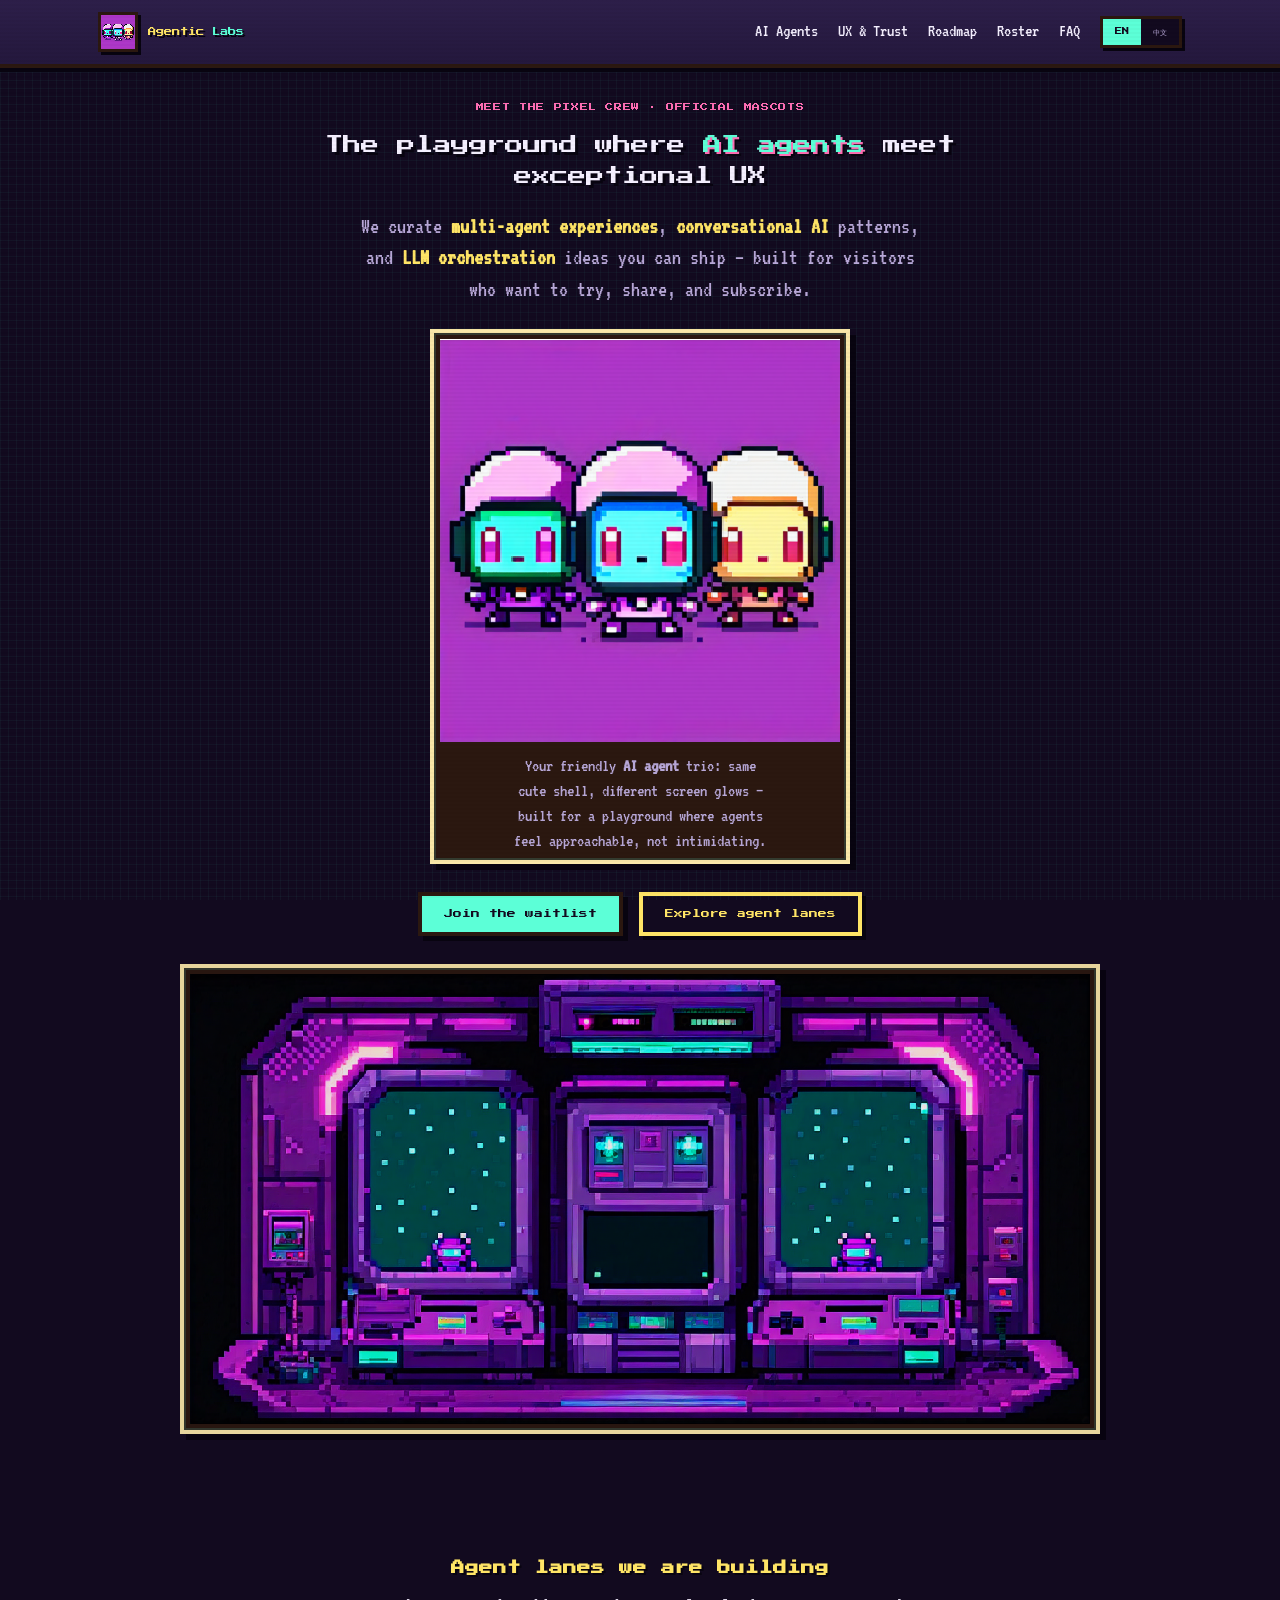
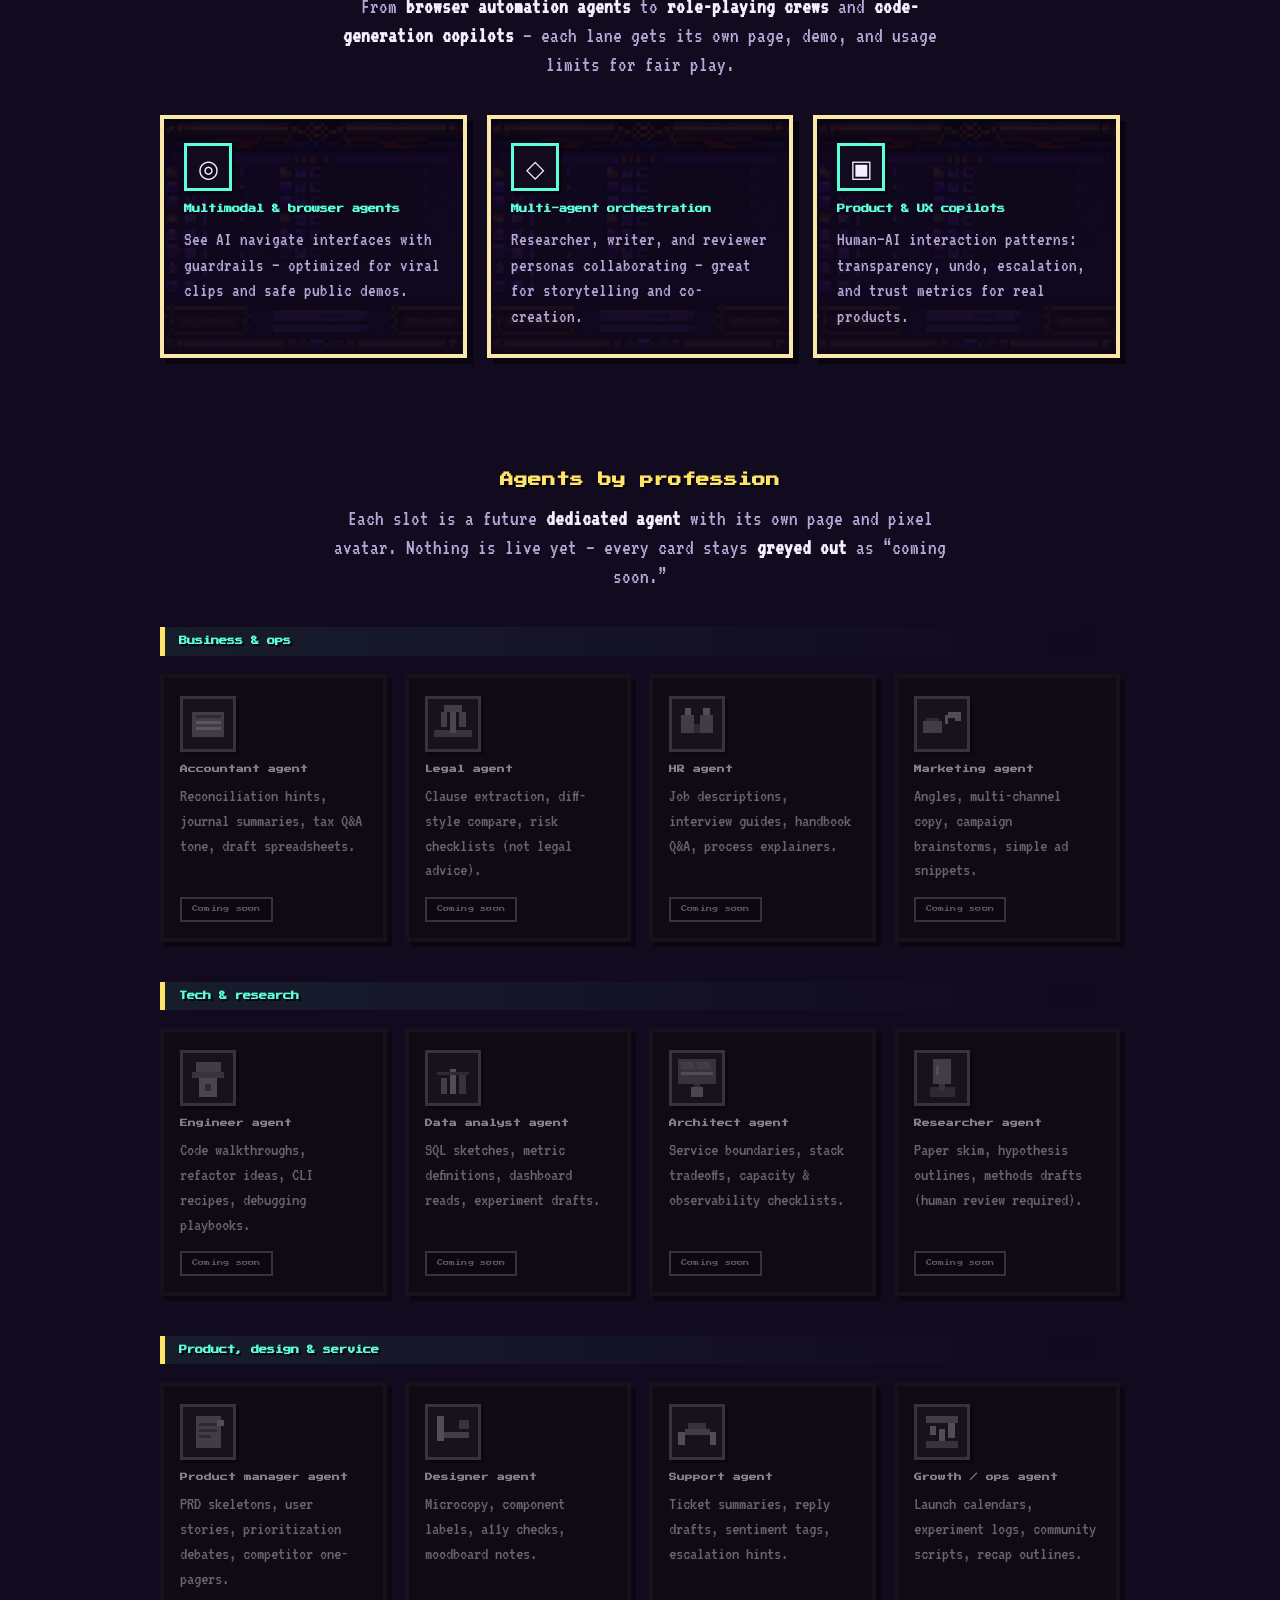
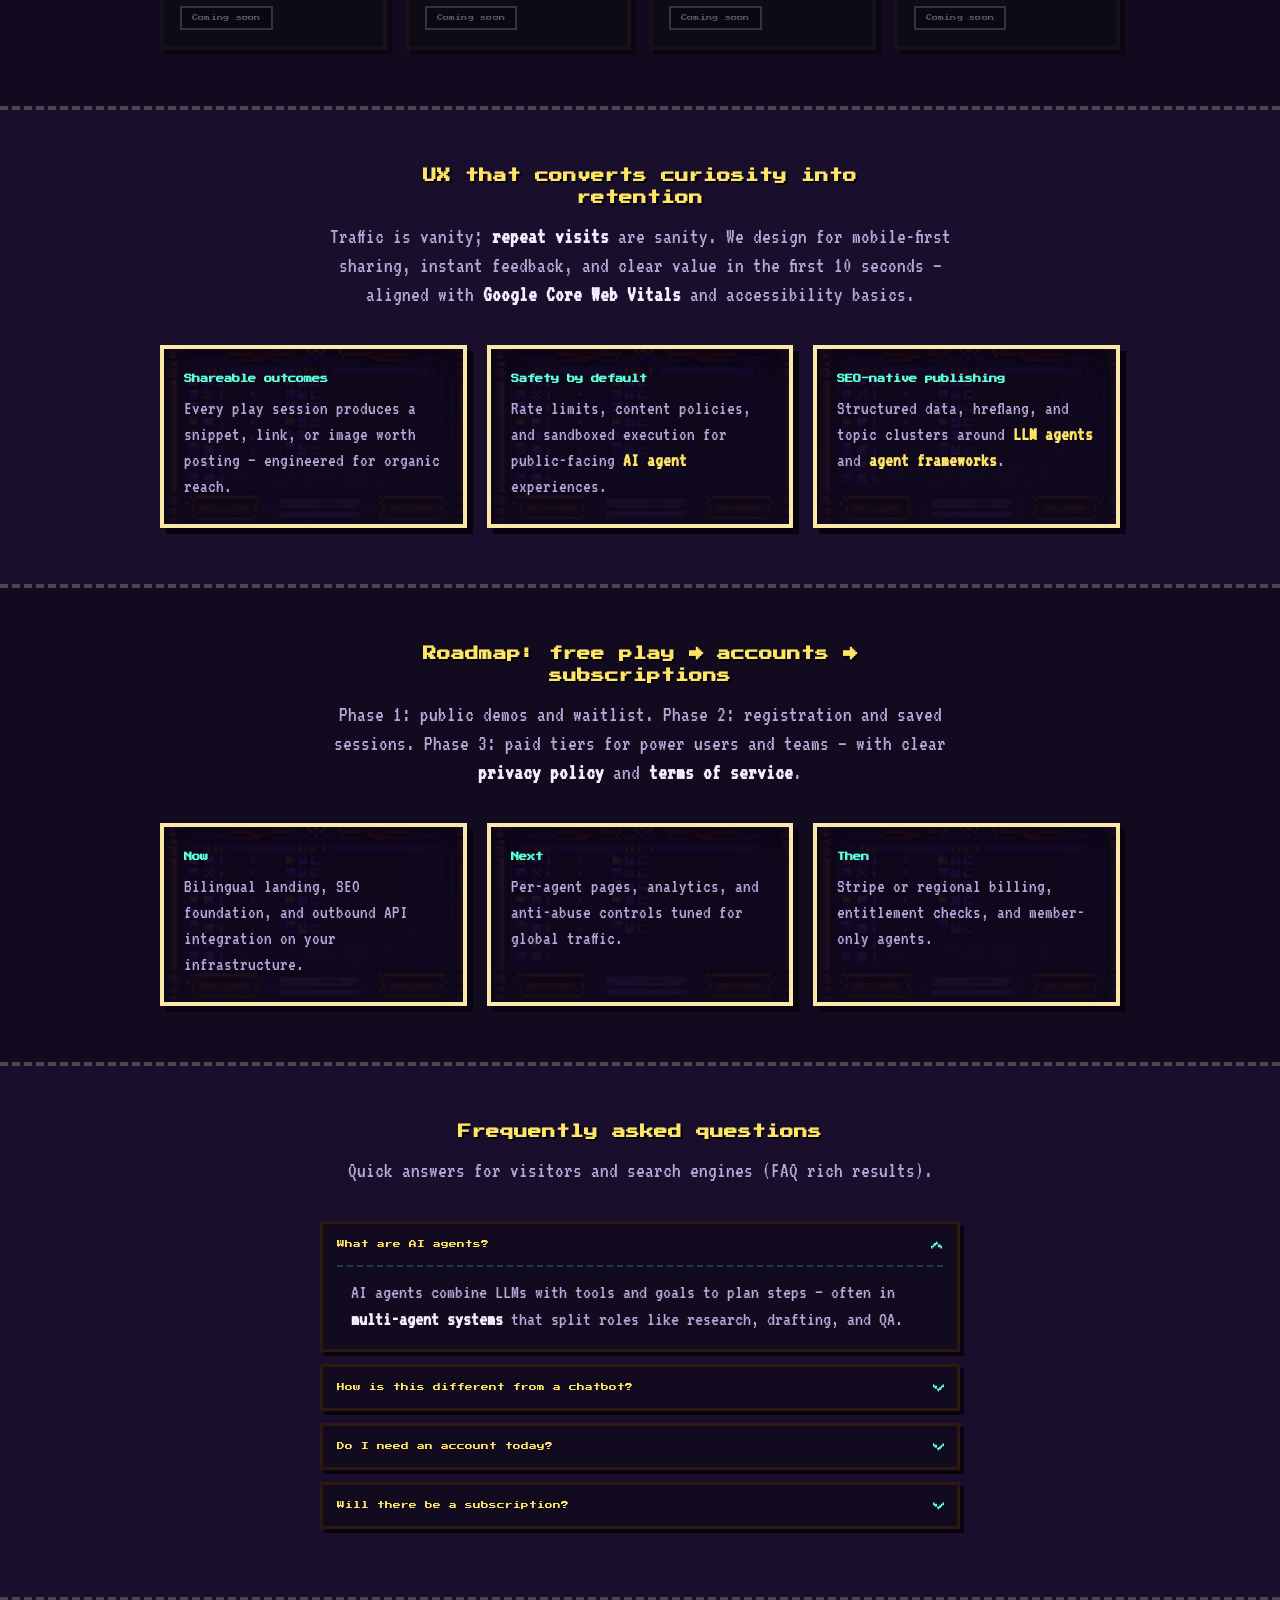
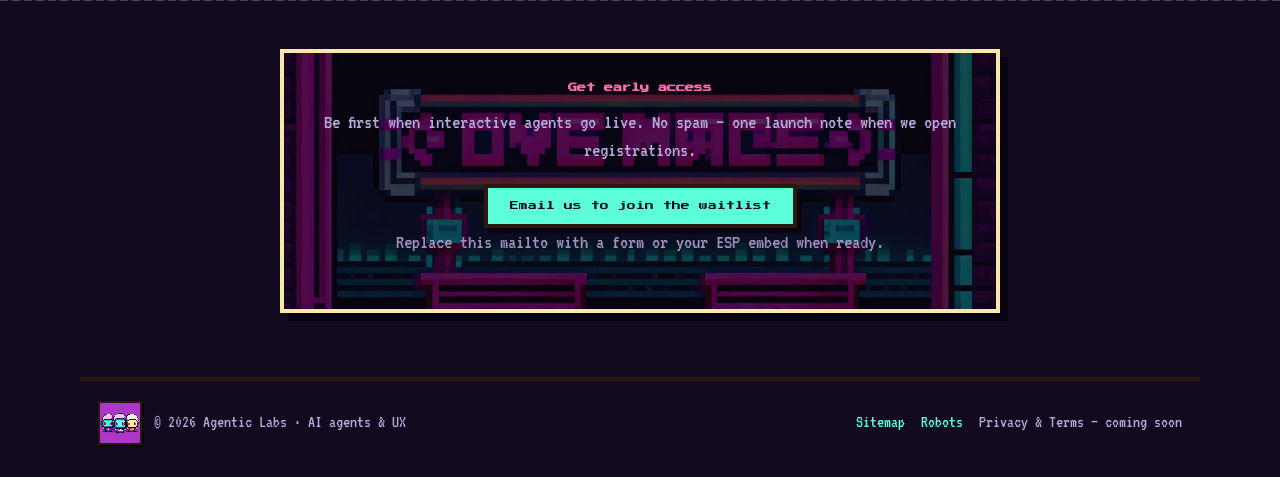
==== index.html @ d47db4de "Initial commit: Agentic Labs static site (en/zh, assets, scripts)" ====
<!DOCTYPE html>
<html lang="en">
<head>
  <meta charset="utf-8">
  <meta name="viewport" content="width=device-width, initial-scale=1">
  <link rel="icon" type="image/png" href="assets/mascot-trio-official.png">
  <title>AI Agents &amp; UX — Agentic Labs</title>
  <meta name="description" content="Explore AI agents, multi-agent orchestration, and human-centered AI UX. Bilingual hub for builders and curious visitors.">
  <link rel="canonical" href="https://3737-k.info/en/">
  <link rel="alternate" hreflang="en" href="https://3737-k.info/en/">
  <link rel="alternate" hreflang="zh-CN" href="https://3737-k.info/zh/">
  <link rel="alternate" hreflang="x-default" href="https://3737-k.info/en/">
  <meta http-equiv="refresh" content="0;url=en/index.html">
  <script>window.location.replace("en/index.html");</script>
</head>
<body style="font-family:'VT323',monospace;background:#120a1f;color:#f5f0ff;padding:3rem 1.5rem;text-align:center;line-height:1.5;font-size:1.35rem;">
  <p style="color:#b8a8d8;">Loading… <a href="en/index.html" style="color:#5cffd7;text-decoration:none;">English</a> · <a href="zh/index.html" style="color:#5cffd7;text-decoration:none;">中文</a></p>
</body>
</html>
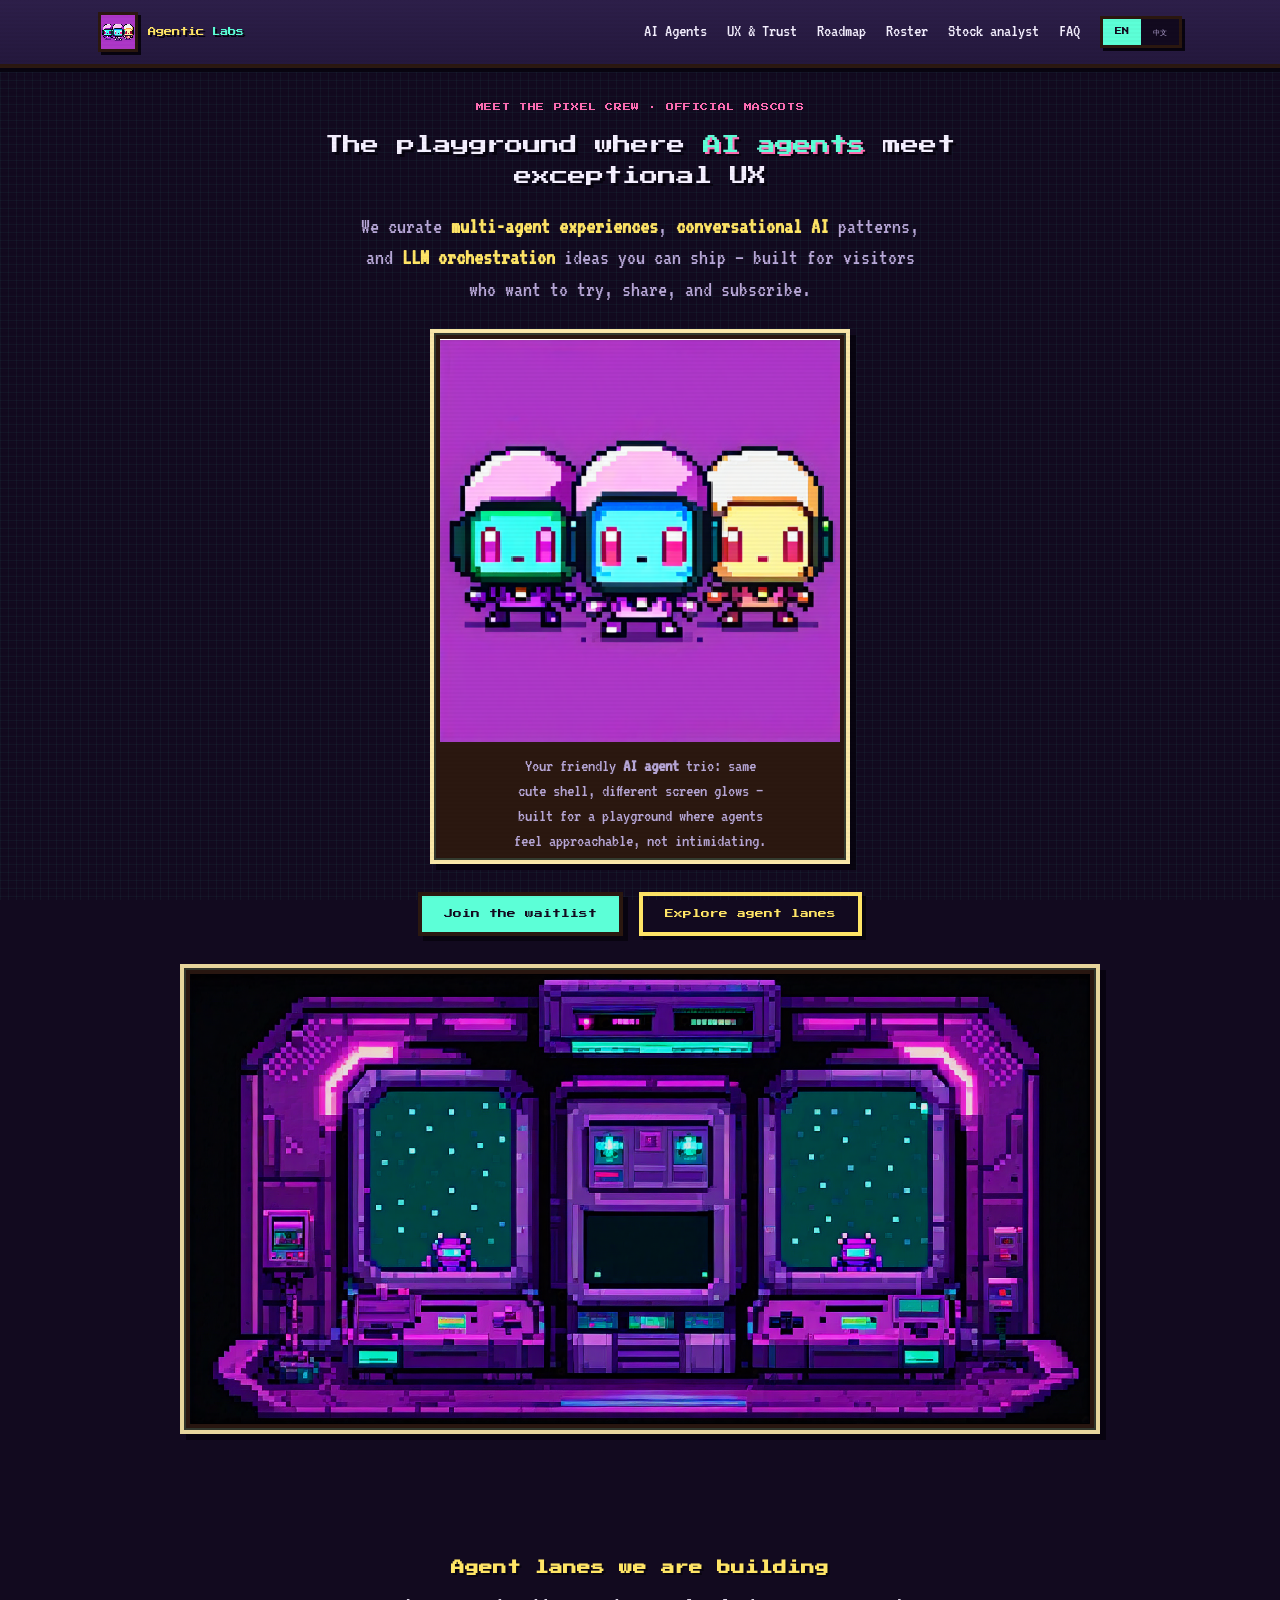
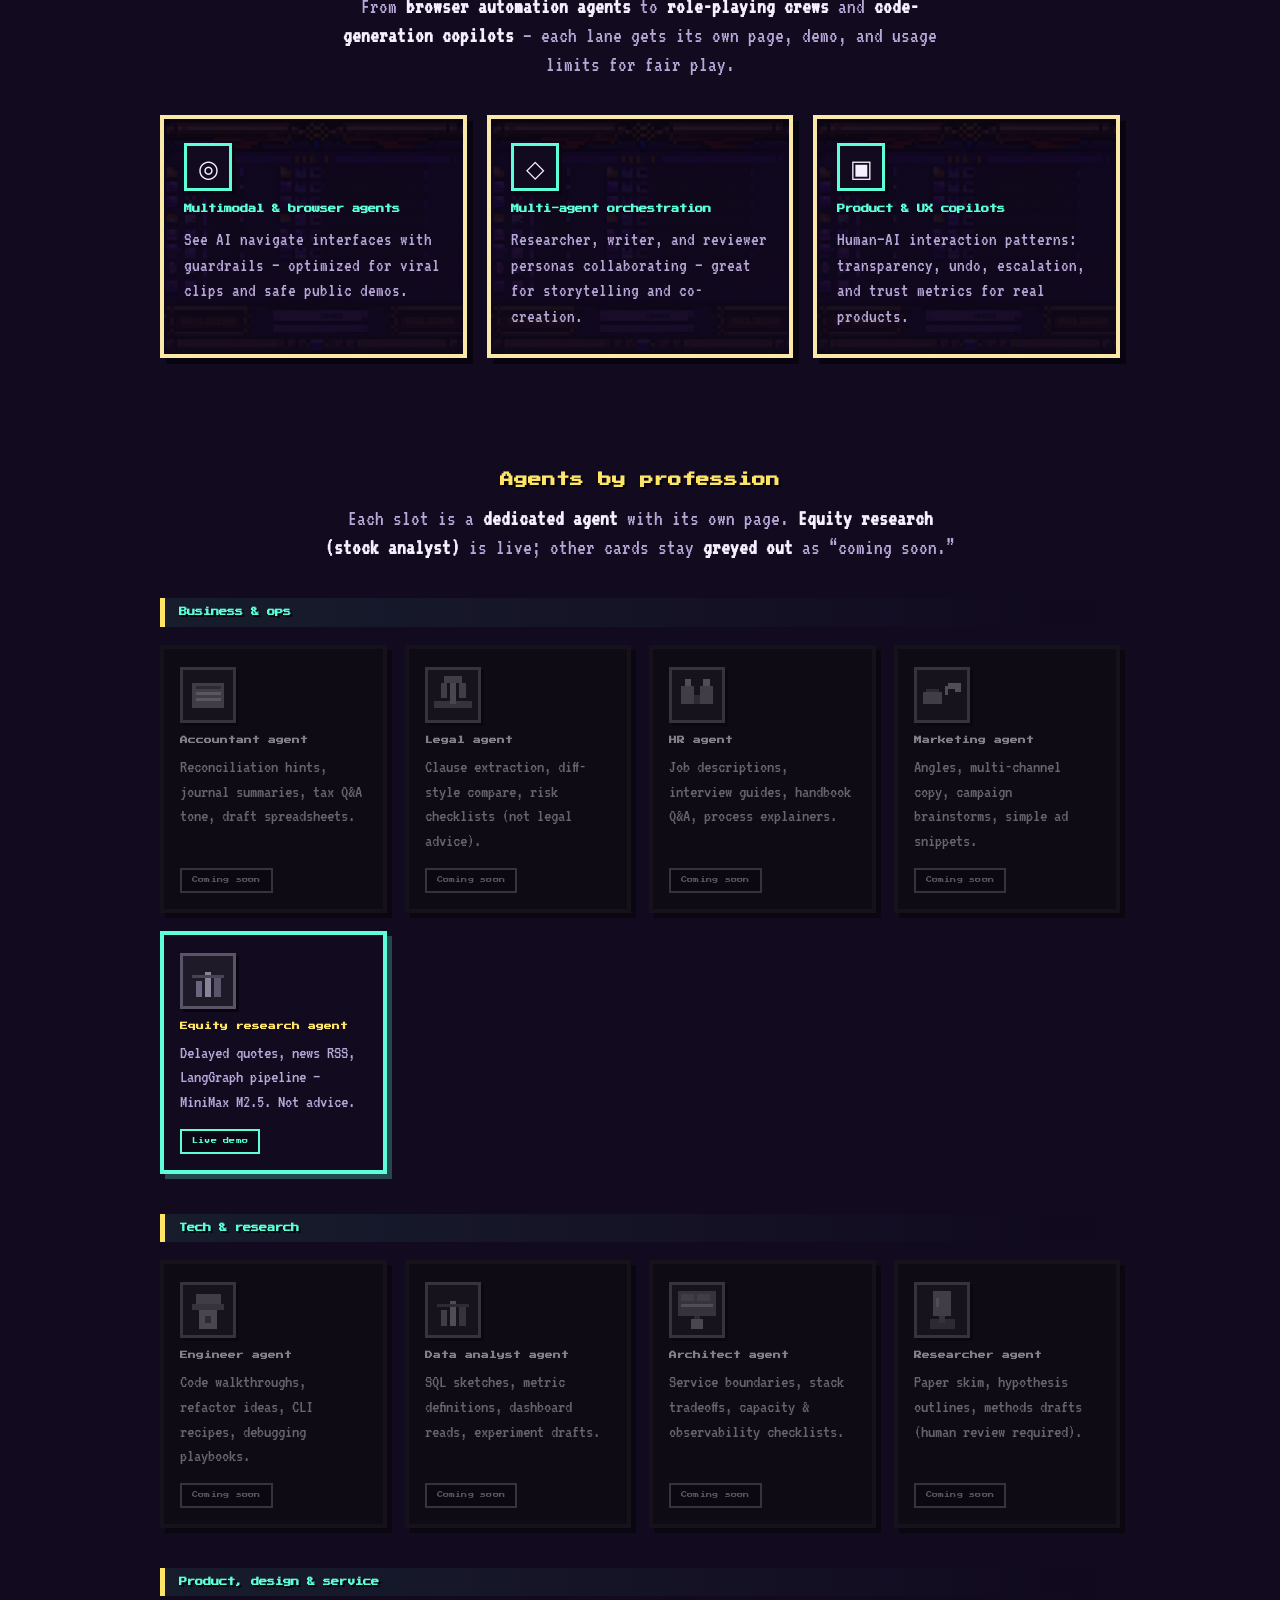
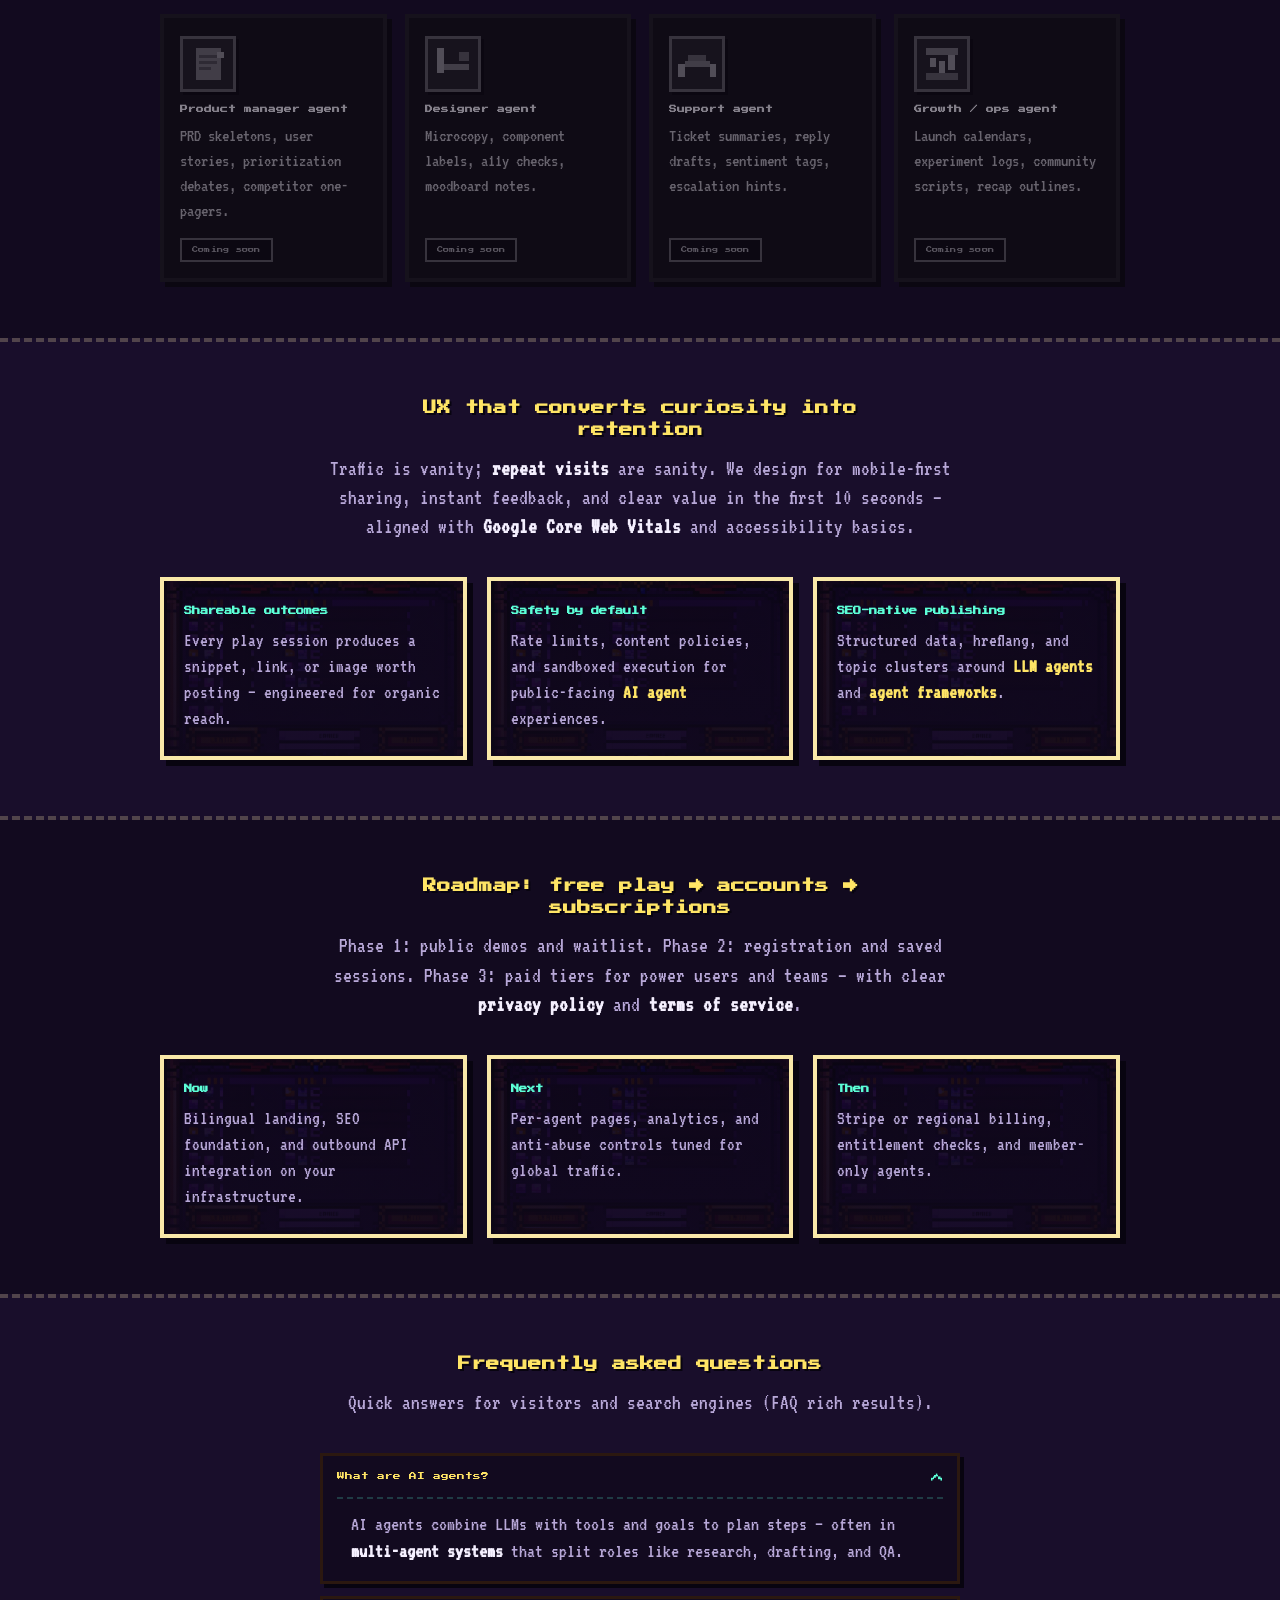
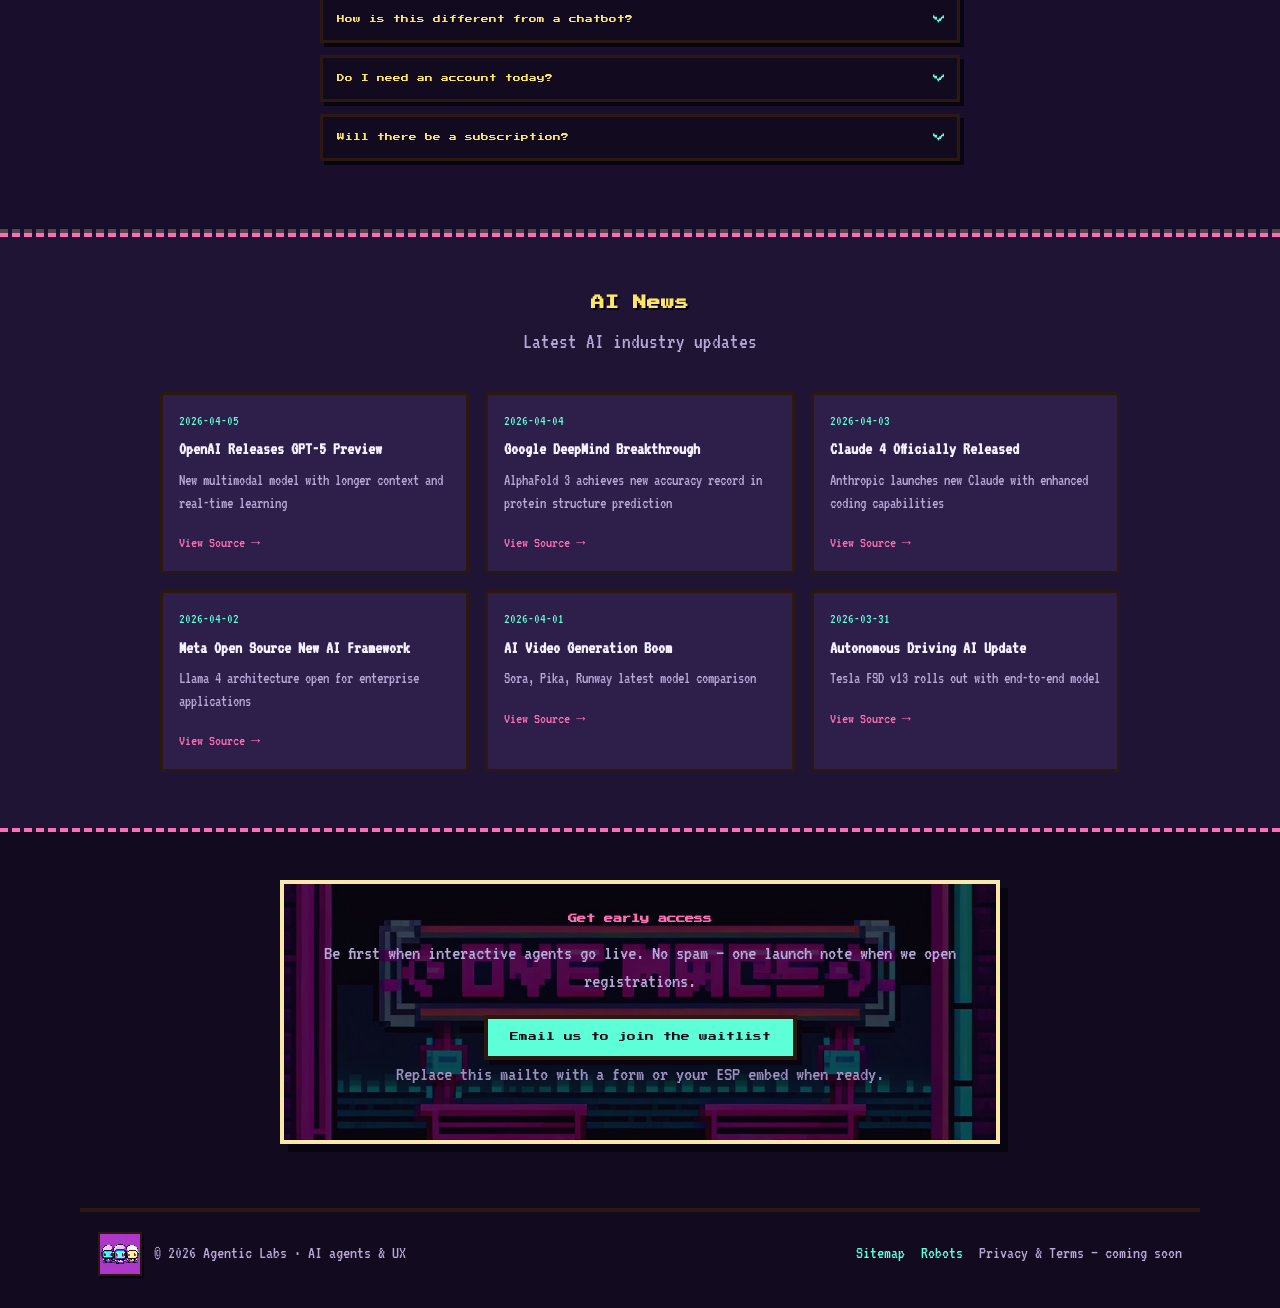
==== commit d881e70b: "Stock analyst pages, API source, absolute paths fix redirect loop Made-with: Cursor" ====
--- a/index.html
+++ b/index.html
@@ -10,10 +10,10 @@
   <link rel="alternate" hreflang="en" href="https://3737-k.info/en/">
   <link rel="alternate" hreflang="zh-CN" href="https://3737-k.info/zh/">
   <link rel="alternate" hreflang="x-default" href="https://3737-k.info/en/">
-  <meta http-equiv="refresh" content="0;url=en/index.html">
-  <script>window.location.replace("en/index.html");</script>
+  <meta http-equiv="refresh" content="0;url=/en/index.html">
+  <script>window.location.replace("/en/index.html");</script>
 </head>
 <body style="font-family:'VT323',monospace;background:#120a1f;color:#f5f0ff;padding:3rem 1.5rem;text-align:center;line-height:1.5;font-size:1.35rem;">
-  <p style="color:#b8a8d8;">Loading… <a href="en/index.html" style="color:#5cffd7;text-decoration:none;">English</a> · <a href="zh/index.html" style="color:#5cffd7;text-decoration:none;">中文</a></p>
+  <p style="color:#b8a8d8;">Loading… <a href="/en/index.html" style="color:#5cffd7;text-decoration:none;">English</a> · <a href="/zh/index.html" style="color:#5cffd7;text-decoration:none;">中文</a></p>
 </body>
 </html>
